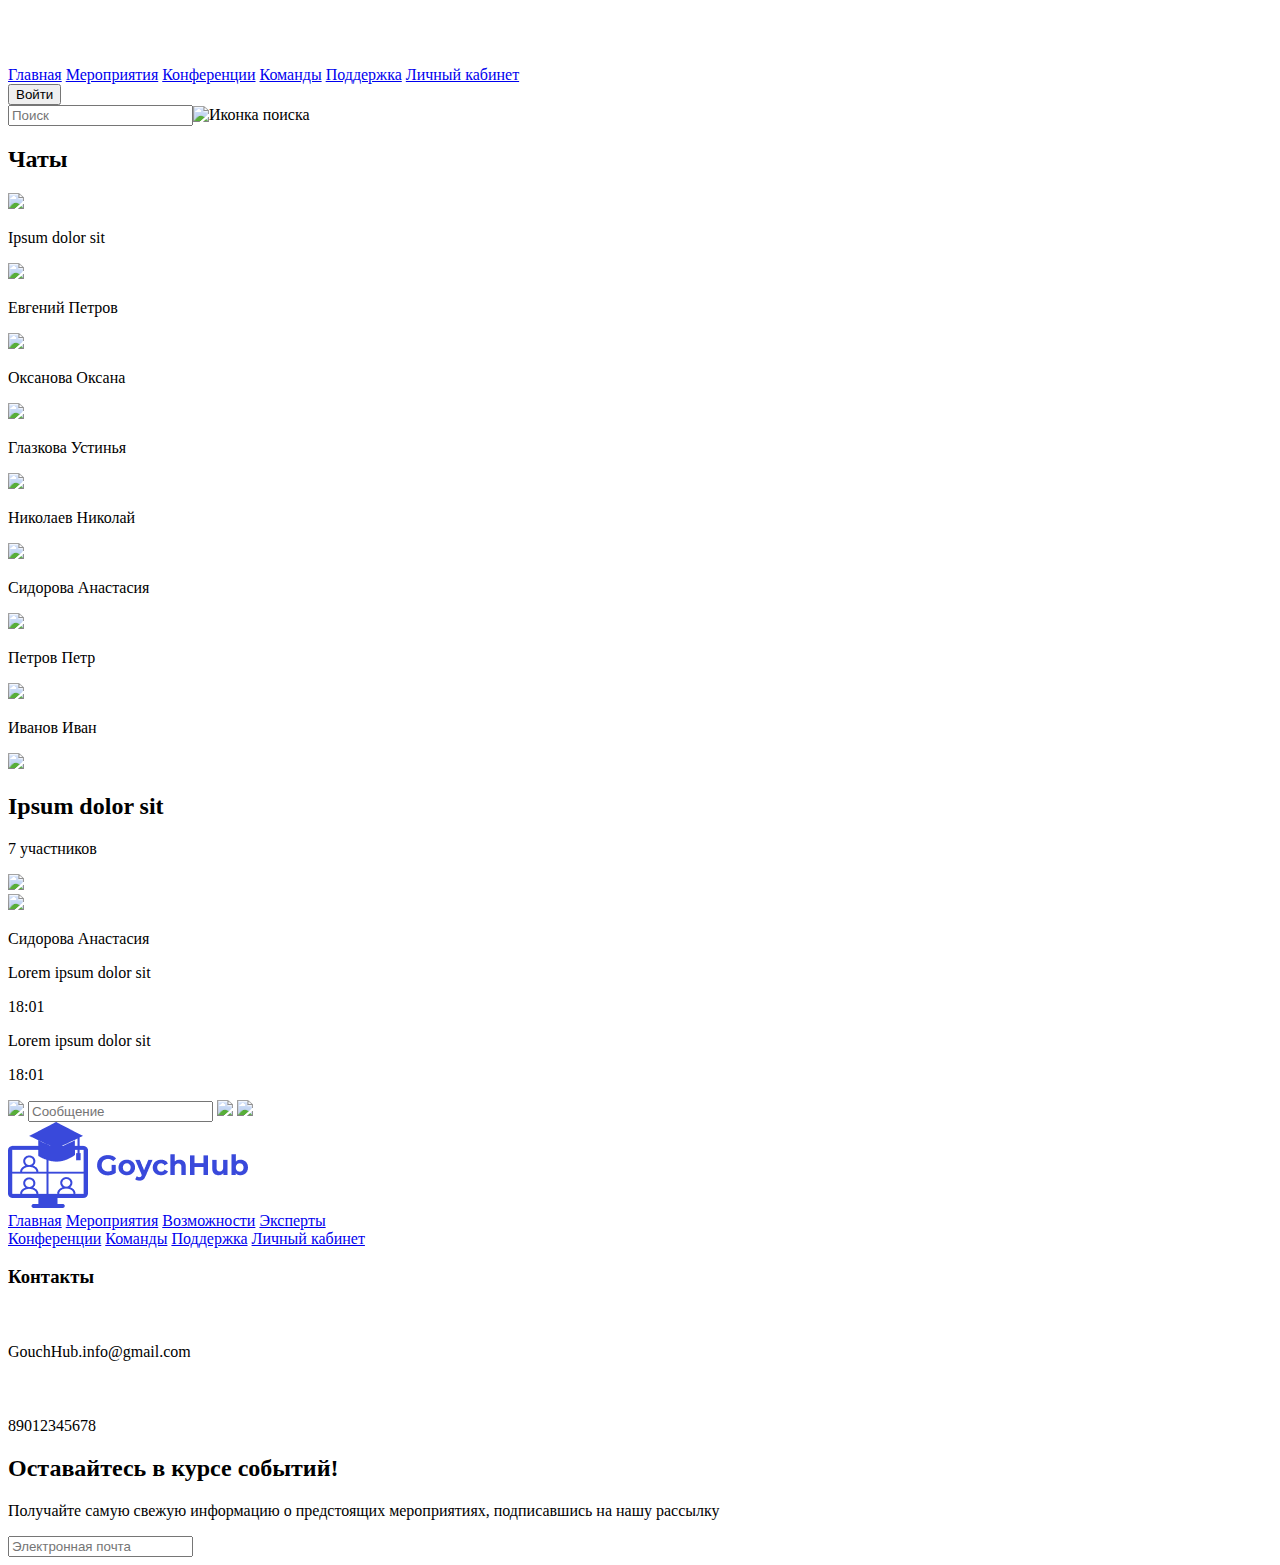
==== chat.html @ b8e81e0d "Add files via upload" ====
<!DOCTYPE html>
<html lang="en">
<head>
    <meta charset="UTF-8">
    <meta name="viewport" content="width=device-width, initial-scale=1.0">
    <link rel="stylesheet" href="./styles/chat.css">
    <link rel="preconnect" href="https://fonts.googleapis.com">
    <link rel="preconnect" href="https://fonts.gstatic.com" crossorigin>
    <link href="https://fonts.googleapis.com/css2?family=Golos+Text:wght@500&family=Marcellus&family=Montserrat&display=swap" rel="stylesheet">
    <title>Чат</title>
</head>
<body>
    <header>
        <div class="header">
            <img src="./imgs/logo.png" alt="Логотип Goychub" class="logo">
            <div class="nav">
                <a href="index.html" class="a-nav">Главная</a>
                <a href="index.html" class="a-nav">Мероприятия</a>
                <a href="conferences.html" class="a-nav">Конференции</a>
                <a href="teams.html" class="a-nav">Команды</a>
                <a href="#" class="a-nav">Поддержка</a>
                <a href="profile.html" class="a-nav">Личный кабинет</a>
            </div>
            <button class="btn-login">Войти</button>
            <img src="./imgs/Icon.svg" class="icon-header">
        </div>
    </header>
<main>
    <div class="search">
        <input type="text" class="search-input" placeholder="Поиск"><img src="./imgs/search.png" alt="Иконка поиска" class="search-icon"></input>
    </div>
    <div class="chat">
        <div class="members">
            <h2 class="h2-members">Чаты</h2>
            <div class="member">
                <img src="./imgs/user1.png" class="icon-member">
                <p class="p-member">Ipsum dolor sit</p>
            </div>
            <div class="member">
                <img src="./imgs/evg petr.png" class="icon-member">
                <p class="p-member">Евгений Петров</p>
            </div>
            <div class="member">
                <img src="./imgs/oksana.png" class="icon-member">
                <p class="p-member">Оксанова Оксана</p>
            </div>
            <div class="member">
                <img src="./imgs/glazkova.png" class="icon-member">
                <p class="p-member">Глазкова Устинья</p>
            </div>
            <div class="member">
                <img src="./imgs/niko niko.png" class="icon-member">
                <p class="p-member">Николаев Николай</p>
            </div>
            <div class="member">
                <img src="./imgs/sidor.png" class="icon-member">
                <p class="p-member">Сидорова Анастасия</p>
            </div>
            <div class="member">
                <img src="./imgs/petr.png" class="icon-member">
                <p class="p-member">Петров Петр</p>
            </div>
            <div class="member">
                <img src="./imgs/ivan.png" class="icon-member">
                <p class="p-member">Иванов Иван</p>
            </div>
        </div>
        <div class="frame-chat">
            <div class="chat-name">
                <img src="./imgs/user1.png" class="icon-chat">
                <div class="name-members">
                    <h2 class="name-chat">Ipsum dolor sit</h2>
                    <p class="members-chat">7 участников</p>
                </div>
                <img src="./imgs/morechat.png" class="more-icon">
            </div>
            
                <div class="messages">
                    <img class="icon-message" src="./imgs/sidor.png">
                    <div class="messages-link">
                        <div class="message">
                        <p class="name-messager">Сидорова Анастасия</p>
                        <div class="message-time">
                            <p class="message-text">Lorem ipsum dolor sit</p>
                            <p class="time">18:01</p>
                        </div>    
                    </div>
                    <div class="message">
                        <div class="message-time">
                            <p class="message-text">Lorem ipsum dolor sit</p>
                            <p class="time">18:01</p>
                        </div>
                    </div>
                    </div>
                    
                </div>
                <div class="message-send">
                    <img class="icon-photo" src="./imgs/Icon_left.png">
                    <input class="input-message" placeholder="Сообщение">
                    <img class="icon-send" src="./imgs/Icon_input.png">
                    <img class="icon-micro" src="./imgs/Icon_micro.png">
                </div>
        </div>
    </div>
</main>
<footer>
    <div class="footer">
        <img src="./imgs/logo2.png" alt="Логотип Goychub" class="logo-footer">
        <div class="footer-nav-grid">
            <div class="footer-nav">
                <a href="index.html" class="footer-nav-a">Главная</a>
                <a href="index.html" class="footer-nav-a">Мероприятия</a>
                <a href="index.html" class="footer-nav-a">Возможности</a>
                <a href="index.html" class="footer-nav-a">Эксперты</a>
            </div>
            <div class="footer-nav-2">
                <a href="conferences.html" class="footer-nav-a2">Конференции</a>
                <a href="teams.html" class="footer-nav-a2">Команды</a>
                <a href="#" class="footer-nav-a2">Поддержка</a>
                <a href="profile_account.html" class="footer-nav-a2">Личный кабинет</a>
            </div>
        </div>
        
        <div class="contact">
            <h3 class="h3-contact">Контакты</h3>
            <div class="contact-email">
                <img src="./imgs/mail.svg" alt="email-icon" class="email-icon">
                <p class="email-p">GouchHub.info@gmail.com</p>
            </div>
            <div class="contact-tele">
                <img src="./imgs/tele-icon.png" alt="phone-icon" class="icon-phone">
                <p class="tele-p">89012345678</p>
            </div> 
        </div>
        <div class="social-news">
            <h2 class="h2-social">Оставайтесь в курсе событий!</h2>
            <p class="p-social">Получайте самую свежую информацию о предстоящих мероприятиях, подписавшись на нашу рассылку</p>
            <input class="input-social" type="email" placeholder="Электронная почта">
        </div>
    </div>
</footer>
</body>
</html>
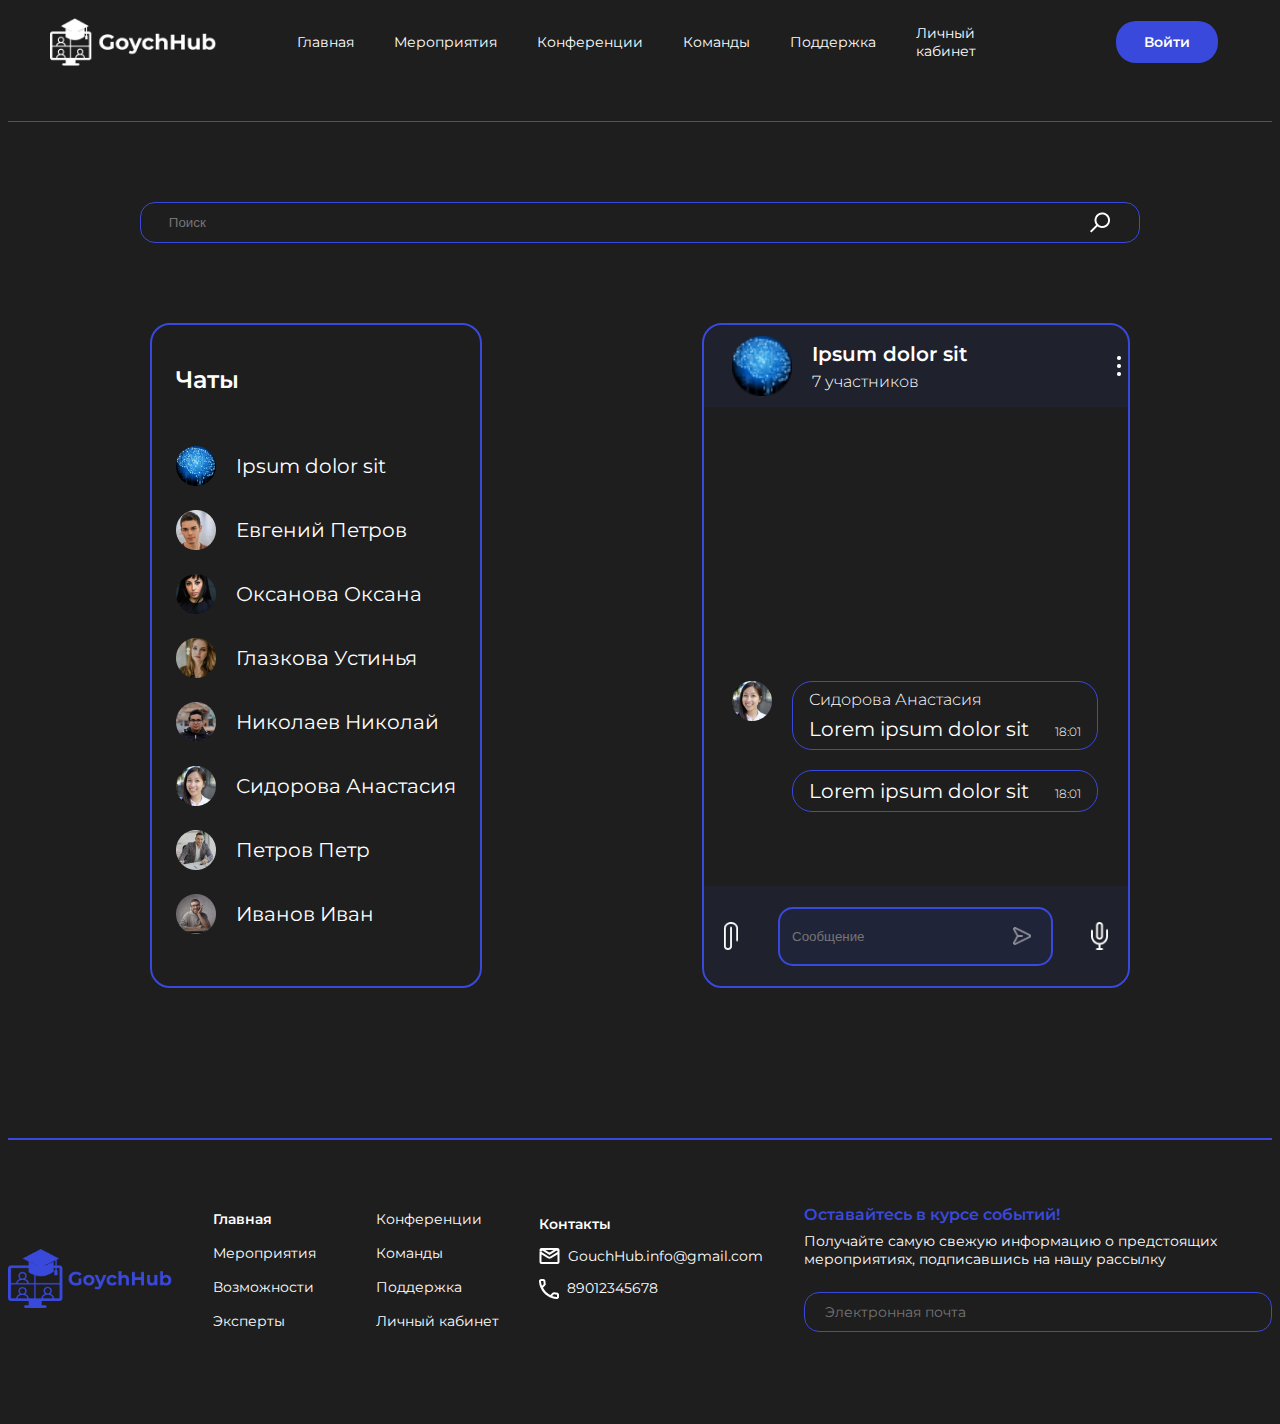
==== commit 66277913: "maybe final?" ====
--- a/chat.html
+++ b/chat.html
@@ -19,7 +19,7 @@
                 <a href="conferences.html" class="a-nav">Конференции</a>
                 <a href="teams.html" class="a-nav">Команды</a>
                 <a href="#" class="a-nav">Поддержка</a>
-                <a href="profile.html" class="a-nav">Личный кабинет</a>
+                <a href="profile_account.html" class="a-nav">Личный кабинет</a>
             </div>
             <button class="btn-login">Войти</button>
             <img src="./imgs/Icon.svg" class="icon-header">
--- a/styles/chat.css
+++ b/styles/chat.css
@@ -0,0 +1,926 @@
+:root {
+  --container: 1600px;
+}
+@media (max-width: 1382px) {
+  :root {
+    --container:1600px;
+  }
+}
+@media (max-width: 1365px) {
+  :root {
+    --container: 1400px;
+  }
+}
+@media (max-width: 1023px) {
+  :root {
+    --container: 1240px;
+  }
+}
+@media (max-width: 767px) {
+  :root {
+    --container: 880px;
+  }
+}
+@media (max-width: 424px) {
+  :root {
+    --container: 375px;
+  }
+}
+
+.container {
+  margin: 0 auto;
+  width: 1200px;
+}
+
+body {
+  background-color: #1E1E1E;
+  font-family: Montserrat, sans-serif;
+}
+@media (max-width: 930px) {
+  body {
+    margin: 0;
+  }
+}
+body header {
+  display: flex;
+  padding: 10px 142px;
+  align-items: center;
+  justify-content: space-between;
+  max-width: 100%;
+  border-bottom: #3949DB 1px solid;
+}
+@media (max-width: 1023px) {
+  body header {
+    padding-right: 50px;
+  }
+}
+body header .header {
+  display: flex;
+  font-family: "Montserrat", sans-serif;
+  justify-content: space-between;
+  align-items: center;
+  margin-bottom: 45px;
+  max-width: 100%;
+  width: 100%;
+}
+body header .header .icon-header {
+  display: none;
+}
+@media (max-width: 930px) {
+  body header .header .icon-header {
+    display: flex;
+  }
+}
+body header .header .btn-login {
+  border: none;
+  margin-left: 100px;
+  padding: 12px 28px;
+  display: flex;
+  border-radius: 20px;
+  background: #3949DB;
+  color: #fff;
+  font-size: 20px;
+  font-family: Montserrat, sans-serif;
+  font-weight: 600;
+  cursor: pointer;
+}
+@media (max-width: 1625px) {
+  body header .header .btn-login {
+    font-size: 16px;
+  }
+}
+@media (max-width: 1382px) {
+  body header .header .btn-login {
+    font-size: 14px;
+  }
+}
+@media (max-width: 1199px) {
+  body header .header .btn-login {
+    font-size: 12px;
+    margin-left: 0px;
+  }
+}
+@media (max-width: 1023px) {
+  body header .header .btn-login {
+    font-size: 10px;
+  }
+}
+@media (max-width: 930px) {
+  body header .header .btn-login {
+    display: none;
+  }
+}
+body header .header .logo {
+  margin-right: 145px;
+  cursor: pointer;
+}
+@media (max-width: 1625px) {
+  body header .header .logo {
+    max-width: 15%;
+    margin-right: 80px;
+  }
+}
+@media (max-width: 1382px) {
+  body header .header .logo {
+    max-width: 17%;
+    margin-left: -100px;
+  }
+}
+@media (max-width: 1199px) {
+  body header .header .logo {
+    max-width: 15%;
+  }
+}
+@media (max-width: 930px) {
+  body header .header .logo {
+    max-width: 45%;
+  }
+}
+@media (max-width: 581px) {
+  body header .header .logo {
+    max-width: 100%;
+  }
+}
+body header .header .nav {
+  display: flex;
+  align-items: center;
+  justify-content: space-between;
+}
+body header .header .nav .a-nav {
+  display: flex;
+  align-items: center;
+  justify-content: space-between;
+  margin-right: 40px;
+  text-decoration: none;
+  color: #fff;
+  font-size: 20px;
+}
+@media (max-width: 1625px) {
+  body header .header .nav .a-nav {
+    font-size: 16px;
+  }
+}
+@media (max-width: 1382px) {
+  body header .header .nav .a-nav {
+    font-size: 14px;
+  }
+}
+@media (max-width: 1199px) {
+  body header .header .nav .a-nav {
+    font-size: 12px;
+  }
+}
+@media (max-width: 1023px) {
+  body header .header .nav .a-nav {
+    font-size: 10px;
+  }
+}
+@media (max-width: 930px) {
+  body header .header .nav .a-nav {
+    display: none;
+  }
+}
+body main {
+  padding: 0 142px;
+  margin-bottom: 150px;
+}
+@media (max-width: 767px) {
+  body main {
+    padding: 0;
+    display: flex;
+    justify-content: center;
+    align-items: center;
+    flex-direction: column;
+  }
+}
+body main .chat {
+  display: flex;
+  flex-direction: row;
+  justify-content: space-between;
+}
+@media (max-width: 767px) {
+  body main .chat {
+    display: flex;
+    flex-direction: column;
+  }
+}
+body main .chat .frame-chat {
+  display: flex;
+  flex-direction: column;
+  max-width: 1134px;
+  width: 1134px;
+  border-radius: 20px;
+  border: 2px solid #3949DB;
+  flex-direction: column;
+  justify-content: space-between;
+}
+@media (max-width: 1645px) {
+  body main .chat .frame-chat {
+    width: 750px;
+  }
+}
+@media (max-width: 1315px) {
+  body main .chat .frame-chat {
+    width: 424px;
+  }
+}
+@media (max-width: 930px) {
+  body main .chat .frame-chat {
+    width: 340px;
+  }
+}
+@media (max-width: 767px) {
+  body main .chat .frame-chat {
+    width: 370px;
+    height: 600px;
+    margin-top: 50px;
+  }
+}
+@media (max-width: 424px) {
+  body main .chat .frame-chat {
+    width: 270px;
+    height: 600px;
+  }
+}
+body main .chat .frame-chat .message-send {
+  display: flex;
+  flex-direction: row;
+  justify-content: center;
+  background: rgba(57, 73, 219, 0.08);
+  border-radius: 0 0 20px 20px;
+  height: 100px;
+  max-height: 100px;
+  align-items: center;
+}
+body main .chat .frame-chat .message-send .icon-photo {
+  width: 14px;
+  height: 28px;
+  margin-left: 20px;
+  margin-right: 40px;
+}
+@media (max-width: 424px) {
+  body main .chat .frame-chat .message-send .icon-photo {
+    margin-right: 10px;
+    padding-left: 20px;
+  }
+}
+body main .chat .frame-chat .message-send .icon-micro {
+  width: 18px;
+  height: 28px;
+  margin-left: 60px;
+  margin-right: 20px;
+}
+@media (max-width: 424px) {
+  body main .chat .frame-chat .message-send .icon-micro {
+    margin-left: 30px;
+    padding-right: 10px;
+  }
+}
+body main .chat .frame-chat .message-send .icon-send {
+  width: 18px;
+  height: 18px;
+  margin-left: -90px;
+}
+body main .chat .frame-chat .message-send .input-message {
+  display: flex;
+  padding: 20px 12px;
+  border-radius: 15px;
+  border: 2px solid #3949DB;
+  color: rgba(255, 255, 255, 0.5);
+  background: rgba(57, 73, 219, 0.08);
+  max-width: 968px;
+  width: 968px;
+  margin-right: 50px;
+}
+body main .chat .frame-chat .messages {
+  display: flex;
+  flex-direction: row;
+  margin-bottom: -200px;
+}
+body main .chat .frame-chat .messages .icon-message {
+  width: 40px;
+  height: 40px;
+  margin-right: 20px;
+  margin-left: 28px;
+}
+@media (max-width: 767px) {
+  body main .chat .frame-chat .messages .icon-message {
+    width: 30px;
+    height: 30px;
+  }
+}
+@media (max-width: 424px) {
+  body main .chat .frame-chat .messages .icon-message {
+    margin-left: 15px;
+    margin-right: 10px;
+  }
+}
+body main .chat .frame-chat .messages .messages-link {
+  gap: 20px;
+  display: flex;
+  flex-direction: column;
+}
+body main .chat .frame-chat .messages .messages-link .message {
+  display: flex;
+  padding: 8px 16px;
+  flex-direction: column;
+  justify-content: center;
+  align-items: flex-start;
+  gap: 8px;
+  border-radius: 20px;
+  border: 1px solid #3949DB;
+}
+@media (max-width: 424px) {
+  body main .chat .frame-chat .messages .messages-link .message {
+    max-width: 170px;
+  }
+}
+body main .chat .frame-chat .messages .messages-link .message .message-time {
+  display: flex;
+  flex-direction: row;
+  gap: 6px;
+}
+body main .chat .frame-chat .messages .messages-link .message .message-time .message-text {
+  font-family: Montserrat, sans-serif;
+  font-size: 20px;
+  font-weight: 400;
+  color: #fff;
+  margin-top: 0;
+  margin-bottom: 0;
+  margin-right: 20px;
+}
+@media (max-width: 767px) {
+  body main .chat .frame-chat .messages .messages-link .message .message-time .message-text {
+    font-size: 16px;
+  }
+}
+body main .chat .frame-chat .messages .messages-link .message .message-time .time {
+  font-family: Montserrat, sans-serif;
+  font-size: 12px;
+  font-weight: 300;
+  color: #fff;
+  margin-top: 7px;
+  margin-bottom: 0;
+}
+@media (max-width: 424px) {
+  body main .chat .frame-chat .messages .messages-link .message .message-time .time {
+    margin-top: 20px;
+  }
+}
+body main .chat .frame-chat .messages .messages-link .message .name-messager {
+  font-family: Montserrat, sans-serif;
+  font-size: 16px;
+  font-weight: 300;
+  color: #fff;
+  margin-bottom: 0;
+  margin-top: 0;
+}
+@media (max-width: 767px) {
+  body main .chat .frame-chat .messages .messages-link .message .name-messager {
+    font-size: 14px;
+  }
+}
+body main .chat .frame-chat .chat-name {
+  display: flex;
+  width: 1078px;
+  padding: 0px 28px;
+  align-items: center;
+  background: rgba(57, 73, 219, 0.08);
+  max-width: 1100px;
+  border-radius: 20px 20px 0 0;
+}
+@media (max-width: 1645px) {
+  body main .chat .frame-chat .chat-name {
+    max-width: 750px;
+    width: 728px;
+    padding-right: 0;
+  }
+}
+@media (max-width: 1315px) {
+  body main .chat .frame-chat .chat-name {
+    width: 398px;
+    max-width: 398px;
+  }
+}
+@media (max-width: 930px) {
+  body main .chat .frame-chat .chat-name {
+    width: 315px;
+    max-width: 315px;
+  }
+}
+@media (max-width: 767px) {
+  body main .chat .frame-chat .chat-name {
+    width: 345px;
+    max-width: 345px;
+  }
+}
+@media (max-width: 424px) {
+  body main .chat .frame-chat .chat-name {
+    width: 245px;
+    max-width: 270px;
+  }
+}
+body main .chat .frame-chat .chat-name .icon-chat {
+  width: 60px;
+  height: 60px;
+  margin-right: 20px;
+}
+@media (max-width: 930px) {
+  body main .chat .frame-chat .chat-name .icon-chat {
+    width: 40px;
+    height: 40px;
+  }
+}
+@media (max-width: 767px) {
+  body main .chat .frame-chat .chat-name .icon-chat {
+    width: 30px;
+    height: 30px;
+  }
+}
+body main .chat .frame-chat .chat-name .more-icon {
+  margin-left: 750px;
+}
+@media (max-width: 1645px) {
+  body main .chat .frame-chat .chat-name .more-icon {
+    margin-left: 450px;
+  }
+}
+@media (max-width: 1315px) {
+  body main .chat .frame-chat .chat-name .more-icon {
+    margin-left: 150px;
+  }
+}
+@media (max-width: 930px) {
+  body main .chat .frame-chat .chat-name .more-icon {
+    margin-left: 75px;
+  }
+}
+@media (max-width: 767px) {
+  body main .chat .frame-chat .chat-name .more-icon {
+    margin-left: 115px;
+  }
+}
+@media (max-width: 424px) {
+  body main .chat .frame-chat .chat-name .more-icon {
+    margin-left: 60px;
+  }
+}
+body main .chat .frame-chat .chat-name .name-members .name-chat {
+  font-family: Montserrat, sans-serif;
+  font-size: 28px;
+  font-weight: 600;
+  color: #fff;
+  margin-bottom: 0;
+}
+@media (max-width: 1645px) {
+  body main .chat .frame-chat .chat-name .name-members .name-chat {
+    font-size: 20px;
+  }
+}
+@media (max-width: 930px) {
+  body main .chat .frame-chat .chat-name .name-members .name-chat {
+    font-size: 16px;
+  }
+}
+@media (max-width: 767px) {
+  body main .chat .frame-chat .chat-name .name-members .name-chat {
+    font-size: 14px;
+  }
+}
+body main .chat .frame-chat .chat-name .name-members .members-chat {
+  color: #FFF;
+  font-family: Montserrat, sans-serif;
+  font-size: 20px;
+  font-weight: 300;
+  margin-top: 6px;
+}
+@media (max-width: 1645px) {
+  body main .chat .frame-chat .chat-name .name-members .members-chat {
+    font-size: 16px;
+  }
+}
+@media (max-width: 930px) {
+  body main .chat .frame-chat .chat-name .name-members .members-chat {
+    font-size: 12px;
+  }
+}
+@media (max-width: 767px) {
+  body main .chat .frame-chat .chat-name .name-members .members-chat {
+    font-size: 10px;
+  }
+}
+body main .chat .members {
+  display: flex;
+  flex-direction: column;
+  border-radius: 20px;
+  border: 2px solid #3949DB;
+  padding: 40px 24px;
+  justify-content: flex-end;
+  max-width: 322px;
+}
+body main .chat .members .h2-members {
+  font-family: Montserrat, sans-serif;
+  font-size: 24px;
+  font-weight: 600;
+  color: #fff;
+  margin-bottom: 40px;
+  margin-top: 0;
+}
+@media (max-width: 930px) {
+  body main .chat .members .h2-members {
+    font-size: 20px;
+  }
+}
+body main .chat .members .member:last-of-type {
+  margin-bottom: 0;
+}
+body main .chat .members .member {
+  display: flex;
+  flex-direction: row;
+  align-items: center;
+}
+body main .chat .members .member .icon-member {
+  margin-right: 20px;
+}
+@media (max-width: 930px) {
+  body main .chat .members .member .icon-member {
+    width: 30px;
+    height: 30px;
+    margin-right: 10px;
+  }
+}
+body main .chat .members .member .p-member {
+  color: #fff;
+  font-size: 20px;
+  font-family: Montserrat, sans-serif;
+  font-weight: 400;
+}
+@media (max-width: 930px) {
+  body main .chat .members .member .p-member {
+    font-size: 16px;
+  }
+}
+body main .search {
+  display: flex;
+  align-items: center;
+  max-width: 100%;
+  justify-content: center;
+  margin-bottom: 80px;
+}
+body main .search .search-icon {
+  margin-left: -50px;
+  margin-top: 80px;
+}
+body main .search .search-input {
+  border: 1px solid #3949DB;
+  background: #1E1E1E;
+  padding: 12px 28px;
+  padding-right: 10px;
+  border-radius: 15px;
+  color: #fff;
+  max-width: 100%;
+  width: 98%;
+  margin-left: -30px;
+  margin-top: 80px;
+}
+@media (max-width: 767px) {
+  body main .search .search-input {
+    max-width: 374px;
+    width: 334px;
+  }
+}
+@media (max-width: 424px) {
+  body main .search .search-input {
+    max-width: 250px;
+  }
+}
+body footer {
+  border-top: 2px solid #3949DB;
+}
+body footer .footer {
+  display: flex;
+  padding: 70px 142px;
+  justify-content: space-between;
+  align-items: center;
+  align-self: stretch;
+}
+@media (max-width: 1625px) {
+  body footer .footer {
+    padding: 70px 0px;
+  }
+}
+@media (max-width: 1023px) {
+  body footer .footer {
+    display: flex;
+    flex-direction: column;
+    padding-top: 40px;
+  }
+}
+body footer .footer .footer-nav-grid {
+  display: flex;
+  flex-direction: row;
+}
+@media (max-width: 1023px) {
+  body footer .footer .footer-nav-grid {
+    display: flex;
+    flex-direction: row;
+    gap: 71px;
+  }
+}
+@media (max-width: 1625px) {
+  body footer .footer .logo-footer {
+    max-width: 10%;
+    margin-left: 0px;
+  }
+}
+@media (max-width: 1382px) {
+  body footer .footer .logo-footer {
+    max-width: 13%;
+  }
+}
+@media (max-width: 1199px) {
+  body footer .footer .logo-footer {
+    max-width: 15%;
+  }
+}
+@media (max-width: 1023px) {
+  body footer .footer .logo-footer {
+    max-width: 25%;
+    margin-top: 0;
+    margin-bottom: 40px;
+  }
+}
+@media (max-width: 930px) {
+  body footer .footer .logo-footer {
+    max-width: 30%;
+  }
+}
+@media (max-width: 581px) {
+  body footer .footer .logo-footer {
+    max-width: 100%;
+  }
+}
+body footer .footer .footer-nav {
+  display: flex;
+  flex-direction: column;
+  margin-right: 60px;
+  margin-left: 0;
+}
+@media (max-width: 1023px) {
+  body footer .footer .footer-nav {
+    margin-bottom: 20px;
+  }
+}
+body footer .footer .footer-nav .footer-nav-a:nth-of-type(1) {
+  font-weight: 600;
+}
+body footer .footer .footer-nav .footer-nav-a {
+  font-size: 20px;
+  text-decoration: none;
+  color: #fff;
+  font-weight: 400;
+  margin-bottom: 16px;
+  font-family: Montserrat, sans-serif;
+  margin-right: 0;
+}
+@media (max-width: 1625px) {
+  body footer .footer .footer-nav .footer-nav-a {
+    font-size: 16px;
+  }
+}
+@media (max-width: 1382px) {
+  body footer .footer .footer-nav .footer-nav-a {
+    font-size: 14px;
+  }
+}
+@media (max-width: 1199px) {
+  body footer .footer .footer-nav .footer-nav-a {
+    font-size: 12px;
+  }
+}
+body footer .footer .footer-nav-2 {
+  display: flex;
+  flex-direction: column;
+}
+body footer .footer .footer-nav-2 .footer-nav-a2 {
+  font-size: 20px;
+  text-decoration: none;
+  color: #fff;
+  font-weight: 400;
+  margin-bottom: 16px;
+  font-family: Montserrat, sans-serif;
+}
+@media (max-width: 1625px) {
+  body footer .footer .footer-nav-2 .footer-nav-a2 {
+    font-size: 16px;
+  }
+}
+@media (max-width: 1382px) {
+  body footer .footer .footer-nav-2 .footer-nav-a2 {
+    font-size: 14px;
+  }
+}
+@media (max-width: 1199px) {
+  body footer .footer .footer-nav-2 .footer-nav-a2 {
+    font-size: 12px;
+  }
+}
+@media (max-width: 1023px) {
+  body footer .footer .contact {
+    display: flex;
+    flex-direction: column;
+    margin-bottom: 50px;
+    margin-top: 20px;
+    margin-left: -70px;
+  }
+}
+body footer .footer .contact .h3-contact {
+  font-family: Montserrat, sans-serif;
+  font-size: 24px;
+  font-weight: 600;
+  color: #fff;
+  margin-bottom: 0;
+  margin-top: -30px;
+}
+@media (max-width: 1625px) {
+  body footer .footer .contact .h3-contact {
+    font-size: 16px;
+  }
+}
+@media (max-width: 1382px) {
+  body footer .footer .contact .h3-contact {
+    font-size: 14px;
+  }
+}
+@media (max-width: 1199px) {
+  body footer .footer .contact .h3-contact {
+    font-size: 12px;
+  }
+}
+body footer .footer .contact .contact-email {
+  display: flex;
+  flex-direction: row;
+}
+@media (max-width: 581px) {
+  body footer .footer .contact .contact-email .email-icon {
+    width: 20px;
+    height: 20px;
+    margin-top: 10px;
+  }
+}
+body footer .footer .contact .contact-email .email-p {
+  color: #FFF;
+  font-family: Montserrat;
+  font-size: 20px;
+  font-weight: 400;
+  margin-left: 8px;
+}
+@media (max-width: 1625px) {
+  body footer .footer .contact .contact-email .email-p {
+    font-size: 16px;
+  }
+}
+@media (max-width: 1382px) {
+  body footer .footer .contact .contact-email .email-p {
+    font-size: 14px;
+  }
+}
+@media (max-width: 1199px) {
+  body footer .footer .contact .contact-email .email-p {
+    font-size: 12px;
+  }
+}
+body footer .footer .contact .contact-tele {
+  display: flex;
+  flex-direction: row;
+}
+body footer .footer .contact .contact-tele .icon-phone {
+  width: 20px;
+  height: 20px;
+}
+@media (max-width: 581px) {
+  body footer .footer .contact .contact-tele .icon-phone {
+    width: 15px;
+    height: 15px;
+    text-align: center;
+  }
+}
+body footer .footer .contact .contact-tele .tele-p {
+  color: #FFF;
+  font-family: Montserrat;
+  font-size: 20px;
+  font-weight: 400;
+  margin-left: 8px;
+  margin-top: 0;
+}
+@media (max-width: 1625px) {
+  body footer .footer .contact .contact-tele .tele-p {
+    font-size: 16px;
+  }
+}
+@media (max-width: 1382px) {
+  body footer .footer .contact .contact-tele .tele-p {
+    font-size: 14px;
+  }
+}
+@media (max-width: 1199px) {
+  body footer .footer .contact .contact-tele .tele-p {
+    font-size: 12px;
+  }
+}
+body footer .footer .social-news {
+  display: flex;
+  flex-direction: column;
+}
+@media (max-width: 1023px) {
+  body footer .footer .social-news {
+    max-width: 290px;
+  }
+}
+body footer .footer .social-news .h2-social {
+  color: #3949DB;
+  font-family: Montserrat, sans-serif;
+  font-size: 24px;
+  font-weight: 600;
+  margin-top: -20px;
+  margin-bottom: 0;
+}
+@media (max-width: 1625px) {
+  body footer .footer .social-news .h2-social {
+    font-size: 18px;
+  }
+}
+@media (max-width: 1382px) {
+  body footer .footer .social-news .h2-social {
+    font-size: 16px;
+  }
+}
+@media (max-width: 1199px) {
+  body footer .footer .social-news .h2-social {
+    font-size: 14px;
+  }
+}
+@media (max-width: 1023px) {
+  body footer .footer .social-news .h2-social {
+    font-size: 12px;
+  }
+}
+body footer .footer .social-news .p-social {
+  color: #FFF;
+  font-family: Montserrat, sans-serif;
+  font-size: 16px;
+  font-weight: 400;
+  max-width: 468px;
+  margin-top: 8px;
+  margin-bottom: 0;
+}
+@media (max-width: 1625px) {
+  body footer .footer .social-news .p-social {
+    font-size: 14px;
+  }
+}
+@media (max-width: 1199px) {
+  body footer .footer .social-news .p-social {
+    font-size: 12px;
+  }
+}
+@media (max-width: 1023px) {
+  body footer .footer .social-news .p-social {
+    font-size: 10px;
+  }
+}
+body footer .footer .social-news .input-social {
+  border-radius: 15px;
+  border: 1px solid #3949DB;
+  background: #1E1E1E;
+  color: #fff;
+  font-family: Montserrat, sans-serif;
+  font-size: 20px;
+  font-style: normal;
+  font-weight: 400;
+  padding: 10px 20px;
+  margin-top: 24px;
+}
+@media (max-width: 1625px) {
+  body footer .footer .social-news .input-social {
+    font-size: 16px;
+  }
+}
+@media (max-width: 1382px) {
+  body footer .footer .social-news .input-social {
+    font-size: 14px;
+  }
+}
+@media (max-width: 1199px) {
+  body footer .footer .social-news .input-social {
+    font-size: 12px;
+  }
+}
+@media (max-width: 1023px) {
+  body footer .footer .social-news .input-social {
+    font-size: 12px;
+    padding: 10px 10px;
+  }
+}
+
+/*# sourceMappingURL=chat.css.map */
